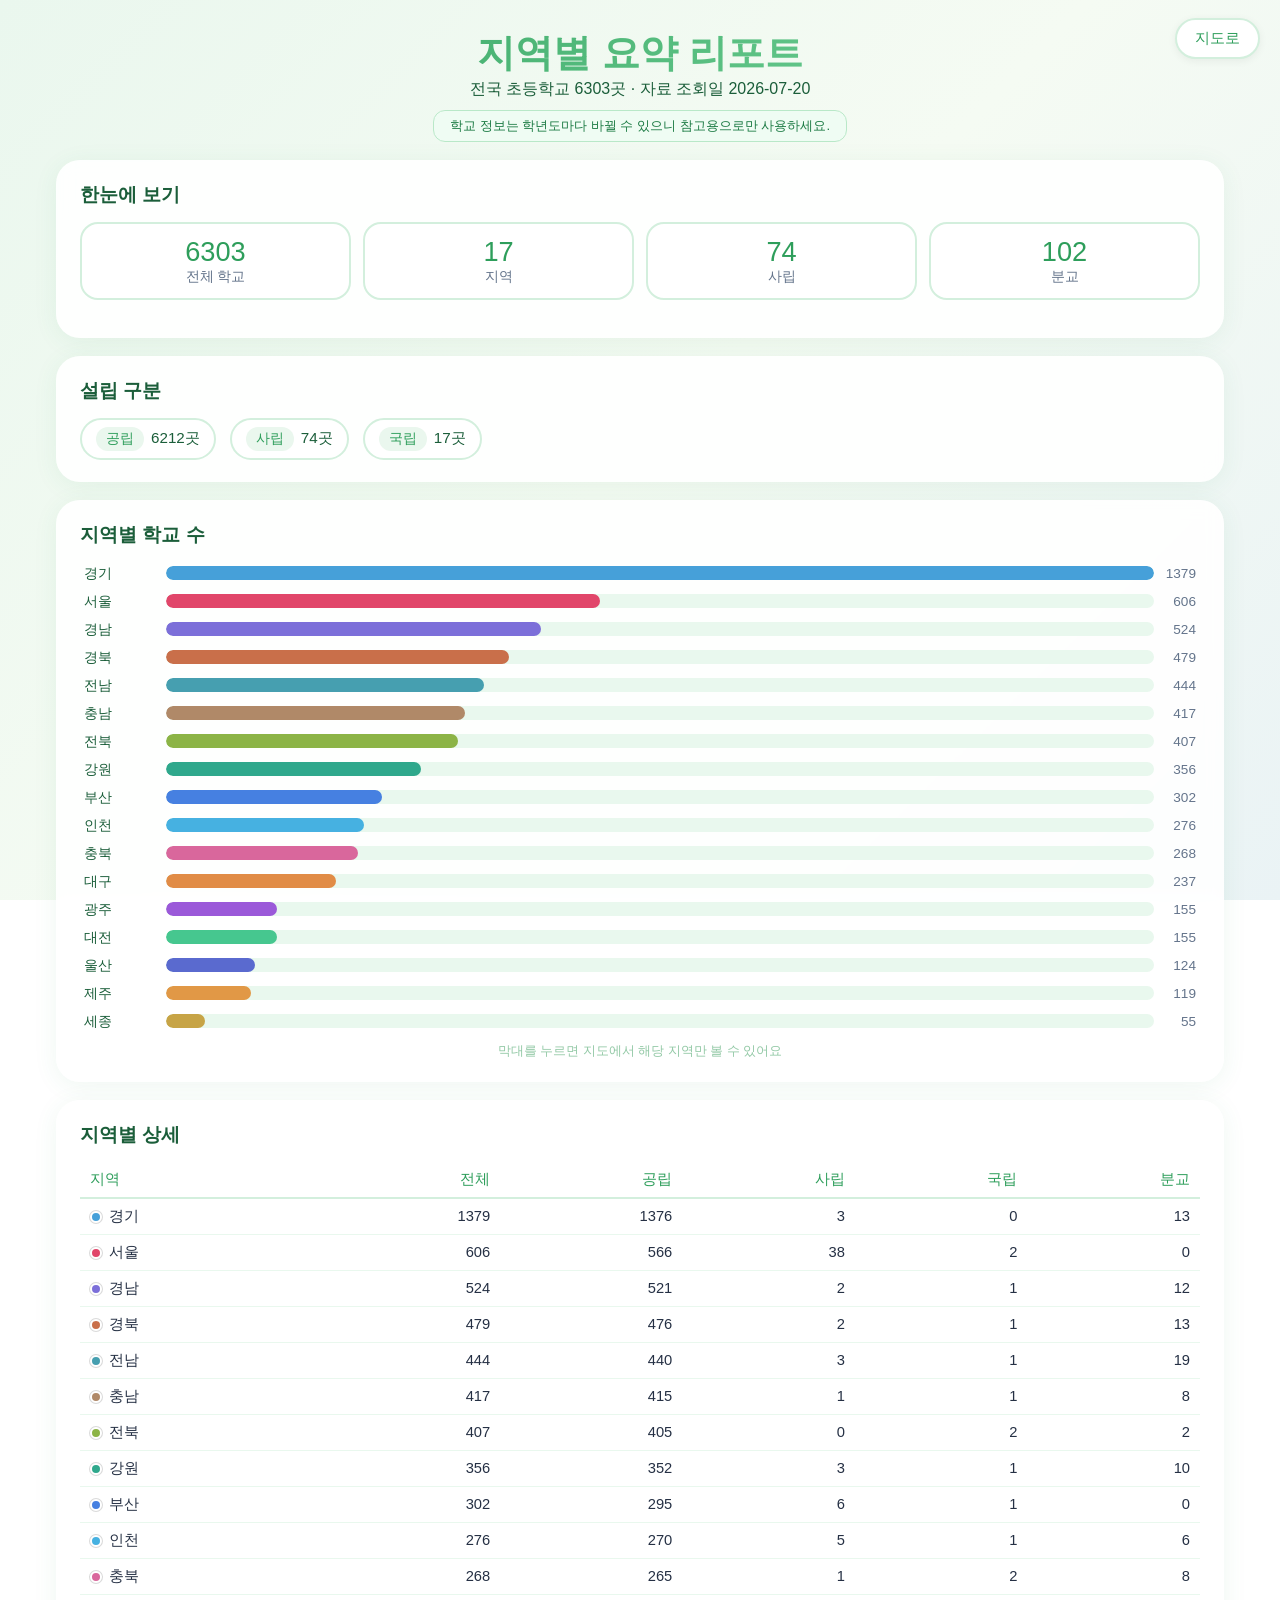
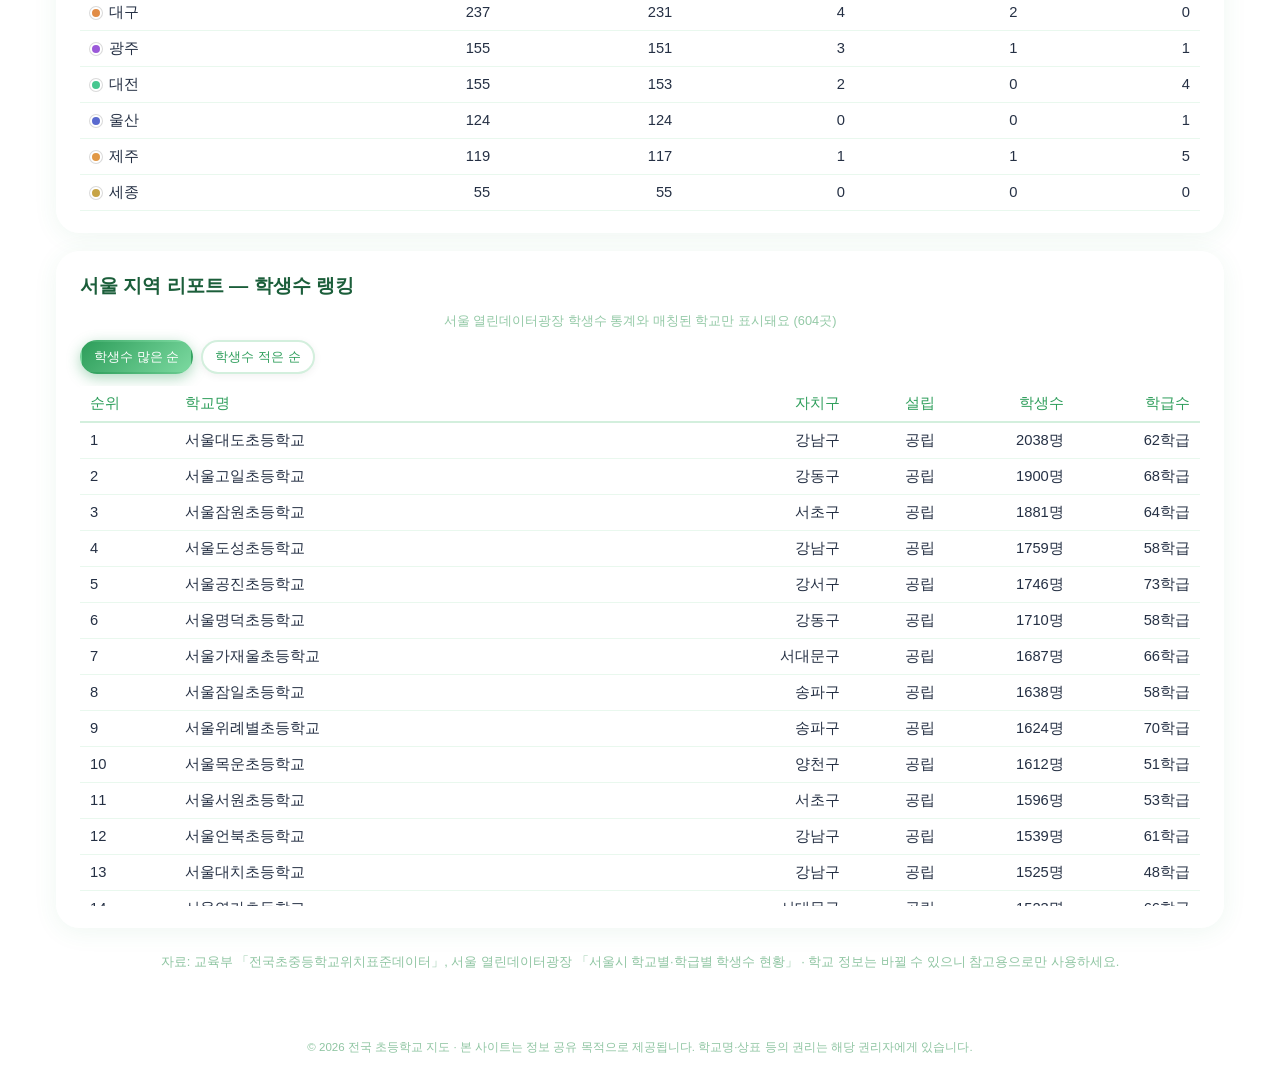
==== report.html @ 5003c895 "초등학교 지도 PWA 초기 커밋" ====
<!DOCTYPE html>
<html lang="ko">
<head>
<meta charset="UTF-8">
<meta name="viewport" content="width=device-width, initial-scale=1.0">
<meta http-equiv="Content-Security-Policy" content="default-src 'self'; script-src 'self'; style-src 'self' 'unsafe-inline' https://fonts.googleapis.com; font-src https://fonts.gstatic.com; img-src 'self' data:; connect-src 'self'; object-src 'none'; base-uri 'self'; form-action 'none'">
<title>지역별 요약 리포트</title>
<meta name="description" content="전국 초등학교 지역별 현황 요약 리포트">
<meta name="theme-color" content="#2E9E5B">
<link rel="manifest" href="manifest.json">
<link rel="icon" type="image/png" sizes="512x512" href="assets/icons/app-icon-512.png">
<link rel="apple-touch-icon" sizes="180x180" href="assets/icons/app-icon-apple-180.png">
<meta name="apple-mobile-web-app-capable" content="yes">
<meta name="apple-mobile-web-app-status-bar-style" content="default">
<meta name="apple-mobile-web-app-title" content="초등학교 지도">
<link rel="stylesheet" href="assets/css/style.css">
</head>
<body>

<header class="app-header">
  <a class="report-btn" href="index.html">지도로</a>
  <div class="header-inner">
    <h1 class="app-title">지역별 요약 리포트</h1>
    <p class="app-subtitle">전국 초등학교 <span id="totalCount"></span>곳 · 자료 조회일 <span id="surveyDate"></span></p>
    <div class="top-notice">학교 정보는 학년도마다 바뀔 수 있으니 참고용으로만 사용하세요.</div>
  </div>
</header>

<main class="container report-page">

  <!-- 핵심 지표 -->
  <section class="panel">
    <h2 class="report-section-title">한눈에 보기</h2>
    <div class="stat-tiles" id="statTiles"></div>
  </section>

  <!-- 설립 구분 -->
  <section class="panel">
    <h2 class="report-section-title">설립 구분</h2>
    <div class="status-chips" id="kindChips"></div>
  </section>

  <!-- 지역별 학교 수 -->
  <section class="panel">
    <h2 class="report-section-title">지역별 학교 수</h2>
    <div class="district-bars" id="regionBars"></div>
    <p class="dash-hint">막대를 누르면 지도에서 해당 지역만 볼 수 있어요</p>
  </section>

  <!-- 지역별 상세 표 -->
  <section class="panel">
    <h2 class="report-section-title">지역별 상세</h2>
    <div class="table-wrap">
      <table class="report-table" id="reportTable">
        <thead>
          <tr>
            <th>지역</th><th>전체</th><th>공립</th><th>사립</th><th>국립</th><th>분교</th>
          </tr>
        </thead>
        <tbody></tbody>
      </table>
    </div>
  </section>

  <!-- 서울 지역 리포트 -->
  <section class="panel">
    <h2 class="report-section-title">서울 지역 리포트 — 학생수 랭킹</h2>
    <p class="dash-hint" style="margin:0 0 10px;">서울 열린데이터광장 학생수 통계와 매칭된 학교만 표시돼요 (<span id="seoulRankCount"></span>곳)</p>
    <div class="rank-controls">
      <button class="pill pill-sm active" id="sortDescBtn" data-order="desc">학생수 많은 순</button>
      <button class="pill pill-sm" id="sortAscBtn" data-order="asc">학생수 적은 순</button>
    </div>
    <div class="table-wrap table-scroll">
      <table class="report-table" id="seoulRankTable">
        <thead>
          <tr><th>순위</th><th style="text-align:left">학교명</th><th>자치구</th><th>설립</th><th>학생수</th><th>학급수</th></tr>
        </thead>
        <tbody></tbody>
      </table>
    </div>
  </section>

  <footer class="app-footer">
    <p>자료: 교육부 「전국초중등학교위치표준데이터」, 서울 열린데이터광장 「서울시 학교별·학급별 학생수 현황」 · 학교 정보는 바뀔 수 있으니 참고용으로만 사용하세요.</p>
  </footer>
</main>

<div class="site-notice" role="note">
  © 2026 전국 초등학교 지도 · 본 사이트는 정보 공유 목적으로 제공됩니다. 학교명·상표 등의 권리는 해당 권리자에게 있습니다.
</div>

<script src="assets/js/data.js"></script>
<script src="assets/js/report.js"></script>
</body>
</html>
---- assets/css/style.css ----
@import url('https://fonts.googleapis.com/css2?family=Jua&display=swap');

:root {
  --green: #2E9E5B;
  --green-dark: #1B5E3A;
  --emerald: #279E6B;
  --gold: #FFC94A;
  --teal: #4AAECF;
  --grad-primary: linear-gradient(135deg, #2E9E5B, #7CD9A0);
  --border-light: #D3EFDD;
  --text-muted: #64748b;
  --shadow-card: 0 8px 25px rgba(0, 0, 0, 0.1);
  --shadow-card-hover: 0 15px 35px rgba(0, 0, 0, 0.18);
  --shadow-panel: 0 4px 24px rgba(46, 158, 91, 0.08);
}

* { margin: 0; padding: 0; box-sizing: border-box; }

body {
  font-family: 'Jua', -apple-system, BlinkMacSystemFont, 'Segoe UI', 'Noto Sans KR', sans-serif;
  background: linear-gradient(135deg, #EAF7EE 0%, #F5FBF3 50%, #EAF3F5 100%);
  background-attachment: fixed;
  color: var(--green-dark);
  min-height: 100vh;
}

/* ---------- 헤더 ---------- */
.app-header {
  position: relative;
  text-align: center;
  padding: 28px 16px 18px;
  overflow: hidden;
}
.app-title {
  font-size: 2.4rem;
  background: var(--grad-primary);
  -webkit-background-clip: text;
  background-clip: text;
  -webkit-text-fill-color: transparent;
  text-shadow: none;
}
.top-notice {
  display: inline-block; text-align: center;
  margin: 10px auto 0; padding: 6px 16px;
  background: #EFFCF3; color: #1B7A43;
  border: 1px solid #B9E8C8; border-radius: 12px;
  font-size: 0.82rem; line-height: 1.35;
  position: relative; z-index: 1;
}
@keyframes float {
  0%, 100% { transform: translateY(0) rotate(-4deg); }
  50% { transform: translateY(-12px) rotate(4deg); }
}

.container { max-width: 1200px; margin: 0 auto; padding: 0 16px 40px; }

.report-btn {
  position: absolute; top: 18px; right: 20px; z-index: 10;
  font-size: 0.95rem; text-decoration: none;
  padding: 8px 18px; border-radius: 999px;
  background: white; color: var(--green);
  border: 2px solid var(--border-light);
  box-shadow: 0 2px 8px rgba(0, 0, 0, 0.06);
  transition: all 0.25s;
}
.report-btn:hover {
  background: var(--grad-primary); color: white; border-color: transparent;
  transform: translateY(-2px);
  box-shadow: 0 4px 14px rgba(46, 158, 91, 0.4);
}

/* ---------- 패널 공통 ---------- */
.panel {
  background: rgba(255, 255, 255, 0.9);
  backdrop-filter: blur(8px);
  border-radius: 24px;
  box-shadow: var(--shadow-panel);
  padding: 18px 20px;
  margin-bottom: 18px;
}

/* ---------- 리포트 페이지 ---------- */
.report-page .panel { padding: 22px 24px; }
.report-section-title {
  font-size: 1.2rem; color: var(--green-dark); margin-bottom: 14px;
}
.status-chips { display: flex; flex-wrap: wrap; gap: 14px; }
.status-chip {
  display: inline-flex; align-items: center; gap: 7px;
  background: white; border: 2px solid var(--border-light);
  border-radius: 999px; padding: 7px 14px;
}
.status-chip .tag { font-size: 0.85rem; }
.chip-num { font-size: 0.95rem; color: var(--green-dark); }
.table-wrap { overflow-x: auto; }
.table-scroll { max-height: 520px; overflow-y: auto; }
.rank-controls { display: flex; gap: 8px; margin-bottom: 12px; }
.report-table thead th { position: sticky; top: 0; background: white; z-index: 1; }
.report-table {
  width: 100%; border-collapse: collapse; font-size: 0.92rem;
  min-width: 560px;
}
.report-table th {
  color: var(--green); font-weight: normal; text-align: left;
  padding: 8px 10px; border-bottom: 2px solid var(--border-light);
  white-space: nowrap;
}
.report-table td {
  padding: 8px 10px; color: #253044;
  border-bottom: 1px solid #E9F8EE; white-space: nowrap;
}
.report-table td:not(:first-child), .report-table th:not(:first-child) { text-align: right; }
.report-table tr:hover td { background: #F2FBF5; }
.report-table .legend-dot { margin-right: 7px; }

.stat-tiles {
  display: grid; grid-template-columns: repeat(auto-fit, minmax(130px, 1fr));
  gap: 12px; margin-bottom: 16px;
}
.stat-tile {
  background: white; border: 2px solid var(--border-light);
  border-radius: 18px; padding: 12px 14px; text-align: center;
}
.stat-tile .num { font-size: 1.7rem; color: var(--green); }
.stat-tile .lbl { font-size: 0.85rem; color: var(--text-muted); }

.district-bars { display: flex; flex-direction: column; gap: 5px; }
.dbar {
  display: grid; grid-template-columns: 74px 1fr 34px; align-items: center;
  gap: 8px; background: none; border: none; cursor: pointer;
  font-family: inherit; font-size: 0.9rem; color: var(--green-dark);
  padding: 2px 4px; border-radius: 10px; text-align: left;
}
.dbar:hover, .dbar.active { background: #F2FBF5; }
.dbar .track { display: block; background: #E9F8EE; border-radius: 999px; height: 14px; overflow: hidden; }
.dbar .fill { display: block; height: 100%; border-radius: 999px; }
.dbar .cnt { text-align: right; color: var(--text-muted); font-size: 0.85rem; }
.dash-hint { margin-top: 10px; font-size: 0.8rem; color: #93C9A6; text-align: center; }

/* ---------- 필터 바 ---------- */
.filter-bar {
  position: sticky; top: 8px; z-index: 900;
}
.filter-row {
  display: flex; flex-wrap: wrap; align-items: center; gap: 8px;
  margin-bottom: 10px;
}
.filter-row:last-child { margin-bottom: 0; }
.filter-label {
  font-size: 0.85rem; color: var(--text-muted); min-width: 56px;
}
.search-row { gap: 10px; }

.filter-collapse-btn {
  flex: 0 0 44px; min-height: 44px;
  background: white; color: var(--green);
  border: 2px solid var(--border-light); border-radius: 999px;
  font-size: 1rem; cursor: pointer;
  box-shadow: 0 2px 8px rgba(0, 0, 0, 0.06);
  transition: all 0.25s;
}
.filter-collapse-btn:hover {
  transform: translateY(-2px);
  box-shadow: 0 4px 12px rgba(46, 158, 91, 0.2);
}
.filter-groups[hidden] { display: none; }
.search-box {
  flex: 1; min-width: 220px; position: relative;
}
.search-box input {
  width: 100%; padding: 11px 16px;
  border: 2px solid var(--border-light); border-radius: 999px;
  font-family: inherit; font-size: 1rem; color: var(--green-dark);
  outline: none; background: white; transition: box-shadow 0.2s, border-color 0.2s;
}
.search-box input:focus {
  border-color: #7CD9A0;
  box-shadow: 0 0 0 3px rgba(124, 217, 160, 0.25);
}
.district-select {
  padding: 11px 16px; border: 2px solid var(--border-light); border-radius: 999px;
  font-family: inherit; font-size: 1rem; color: var(--green-dark);
  background: white; cursor: pointer; outline: none;
  max-width: 220px;
}

.pill {
  font-family: inherit; font-size: 0.92rem;
  padding: 7px 16px; border-radius: 999px; cursor: pointer;
  background: white; color: var(--green);
  border: 2px solid var(--border-light);
  box-shadow: 0 2px 8px rgba(0, 0, 0, 0.06);
  transition: all 0.25s;
}
.pill:hover { transform: translateY(-2px); }
.pill.active {
  background: var(--grad-primary); color: white; border-color: transparent;
  box-shadow: 0 4px 14px rgba(46, 158, 91, 0.4);
}
.pill.reset { color: var(--text-muted); border-color: #eee; }
.result-count-row {
  display: flex; align-items: center; flex-wrap: wrap; gap: 8px;
  margin-top: 12px;
}
.result-count-row .pill { padding: 5px 12px; font-size: 0.8rem; }
.result-count { font-size: 0.95rem; color: var(--green); }

/* ---------- 뷰 전환 ---------- */
.view-toggle { display: none; gap: 6px; }
.pill-sm { padding: 6px 12px; font-size: 0.82rem; }

/* ---------- 지도 + 목록 ---------- */
.content-grid {
  display: grid; grid-template-columns: 55% 1fr; gap: 18px; align-items: start;
}
.map-pane {
  position: sticky; top: 16px;
  border-radius: 25px; overflow: hidden;
  box-shadow: var(--shadow-card);
  background: white;
}
#map { height: calc(100vh - 120px); min-height: 420px; }
.map-legend {
  position: absolute; bottom: 12px; left: 12px; z-index: 800;
  background: rgba(255, 255, 255, 0.92); border-radius: 14px;
  padding: 8px 12px; font-size: 0.75rem; color: var(--green-dark);
  box-shadow: 0 2px 8px rgba(0, 0, 0, 0.12);
  display: flex; gap: 10px; align-items: center; flex-wrap: wrap;
  max-width: calc(100% - 24px);
}
.legend-dot {
  display: inline-block; width: 12px; height: 12px; border-radius: 50%;
  border: 2px solid white; box-shadow: 0 0 0 1px rgba(0,0,0,0.15);
  vertical-align: -2px; margin-right: 3px;
}

/* Leaflet 팝업을 디자인에 맞게 */
.leaflet-popup-content-wrapper { border-radius: 18px; font-family: 'Jua', sans-serif; }
.popup-name { font-size: 1.05rem; color: var(--green-dark); margin-bottom: 4px; }
.popup-meta { font-size: 0.85rem; color: var(--text-muted); margin-bottom: 8px; }
.popup-btn {
  font-family: inherit; font-size: 0.85rem; padding: 5px 14px;
  border: none; border-radius: 999px; cursor: pointer;
  background: var(--grad-primary); color: white;
}

/* ---------- 카드 ---------- */
.card-grid {
  display: grid; grid-template-columns: repeat(auto-fill, minmax(240px, 1fr));
  gap: 18px;
}
.facility-card {
  background: white; border-radius: 25px; overflow: hidden;
  box-shadow: var(--shadow-card);
  transition: all 0.4s; cursor: pointer;
  display: flex; flex-direction: column;
}
.facility-card:hover {
  transform: translateY(-8px) rotate(-1deg);
  box-shadow: var(--shadow-card-hover);
}
.fav-btn {
  flex: 0 0 auto; font-size: 1.2rem; background: none;
  border: none; cursor: pointer; padding: 2px; line-height: 1;
  transition: transform 0.2s;
}
.fav-btn:hover { transform: scale(1.2); }
.card-body { padding: 16px 16px 16px; display: flex; flex-direction: column; gap: 7px; flex: 1; }
.card-title-row { display: flex; align-items: flex-start; justify-content: space-between; gap: 8px; }
.card-name { font-size: 1.08rem; color: var(--green-dark); line-height: 1.3; flex: 1; min-width: 0; }
.card-tags { display: flex; flex-wrap: wrap; gap: 5px; }
.tag {
  font-size: 0.72rem; padding: 3px 10px; border-radius: 999px;
  background: #EAF7EE; color: var(--green);
}
.tag.district { color: white; }
.tag.kind-공립 { background: #E3F3EA; color: #1B7A43; }
.tag.kind-사립 { background: #FFF3D6; color: #B8860B; }
.tag.kind-국립 { background: #E3EDFC; color: #2255A4; }
.tag.branch { background: #F1E8FB; color: #6A3FA0; }
.card-info { font-size: 0.85rem; color: var(--text-muted); line-height: 1.5; }
.card-info .ico { margin-right: 4px; }
.card-locate {
  align-self: flex-start; margin-top: 2px;
  font-family: inherit; font-size: 0.8rem;
  padding: 5px 13px; border-radius: 999px; cursor: pointer;
  background: #EAF7EE; color: var(--green-dark); border: none;
  transition: transform 0.2s;
}
.card-locate:hover { transform: translateY(-2px); }

/* ---------- 더 보기 ---------- */
.load-more-btn {
  display: block; width: 100%; margin-top: 18px; padding: 13px;
  font-family: inherit; font-size: 0.95rem; font-weight: 700;
  border: none; border-radius: 999px; cursor: pointer;
  background: var(--grad-primary); color: white;
  transition: transform 0.2s;
}
.load-more-btn:hover { transform: translateY(-2px); }
.load-more-btn[hidden] { display: none; }

/* ---------- 빈 상태 ---------- */
.empty-state { text-align: center; padding: 60px 0; color: var(--green); }

/* ---------- 모달 ---------- */
.modal-overlay {
  position: fixed; inset: 0; z-index: 2000;
  background: rgba(0, 0, 0, 0.5); backdrop-filter: blur(4px);
  display: flex; align-items: center; justify-content: center;
  padding: 20px;
}
.modal-overlay[hidden] { display: none; }
.modal-card {
  background: white; border-radius: 25px;
  max-width: 520px; width: 100%; max-height: 85vh; overflow-y: auto;
  padding: 28px 26px 24px; position: relative;
  animation: popIn 0.35s cubic-bezier(0.34, 1.56, 0.64, 1);
}
@keyframes popIn {
  from { transform: scale(0.7); opacity: 0; }
  to { transform: scale(1); opacity: 1; }
}
.modal-close {
  position: absolute; top: 14px; right: 14px;
  width: 38px; height: 38px; border-radius: 50%;
  border: none; background: #EAF7EE; color: var(--green);
  font-size: 1rem; cursor: pointer; transition: transform 0.3s;
}
.modal-close:hover { transform: rotate(90deg); }
.modal-title { font-size: 1.4rem; text-align: center; margin: 6px 0 4px; color: var(--green-dark); }
.modal-tags { display: flex; justify-content: center; flex-wrap: wrap; gap: 6px; margin-bottom: 14px; }
.modal-intro {
  background: #F2FBF5; border-radius: 14px; padding: 10px 14px;
  font-size: 0.88rem; line-height: 1.6; color: #234B33;
  margin-bottom: 14px;
}
.detail-list { display: flex; flex-direction: column; gap: 9px; margin-bottom: 18px; }
.detail-item {
  display: grid; grid-template-columns: 100px 1fr; gap: 8px;
  font-size: 0.92rem; line-height: 1.5;
  border-left: 4px solid var(--gold); padding-left: 10px;
}
.detail-item .k { color: var(--green); }
.detail-item .v { color: #253044; word-break: break-all; }
.modal-links { display: flex; gap: 10px; justify-content: center; flex-wrap: wrap; }
.link-btn {
  font-family: inherit; font-size: 0.95rem; text-decoration: none;
  padding: 9px 20px; border-radius: 999px; color: white;
  border: none; cursor: pointer; transition: transform 0.2s;
  display: inline-block;
}
.link-btn:hover { transform: translateY(-2px); }
.link-btn.map { background: #4CAF7D; }
.link-btn.web { background: #38bdf8; }
.link-btn.fav { background: var(--green); }

/* ---------- 푸터 ---------- */
.app-footer { margin-top: 26px; text-align: center; font-size: 0.8rem; color: #8FC5A2; }
.app-footer a { color: #1B7A43; }

.site-notice {
  max-width: 1200px; margin: 18px auto 0; padding: 10px 20px 30px;
  text-align: center; color: #8FC5A2; font-size: 0.72rem; line-height: 1.5;
}

/* ---------- 반응형 ---------- */
@media (max-width: 900px) {
  .app-header { padding: 14px 16px 10px; }
  .app-title { font-size: 1.5rem; }
  .top-notice { margin: 6px auto 0; padding: 4px 12px; font-size: 0.74rem; }
  .panel { padding: 12px 14px; margin-bottom: 10px; }
  .result-count-row { margin-top: 6px; }
  .view-toggle { display: flex; }
  .content-grid { grid-template-columns: 1fr; }
  .map-pane { position: relative; top: auto; }
  #map { height: 62vh; min-height: 340px; }
  .content-grid.view-map .list-pane { display: none; }
  .content-grid.view-list .map-pane { display: none; }
  .card-grid { grid-template-columns: repeat(auto-fill, minmax(200px, 1fr)); gap: 12px; }
  .filter-label { width: 100%; min-width: 0; }
  .district-select { max-width: none; flex: 1; }
}
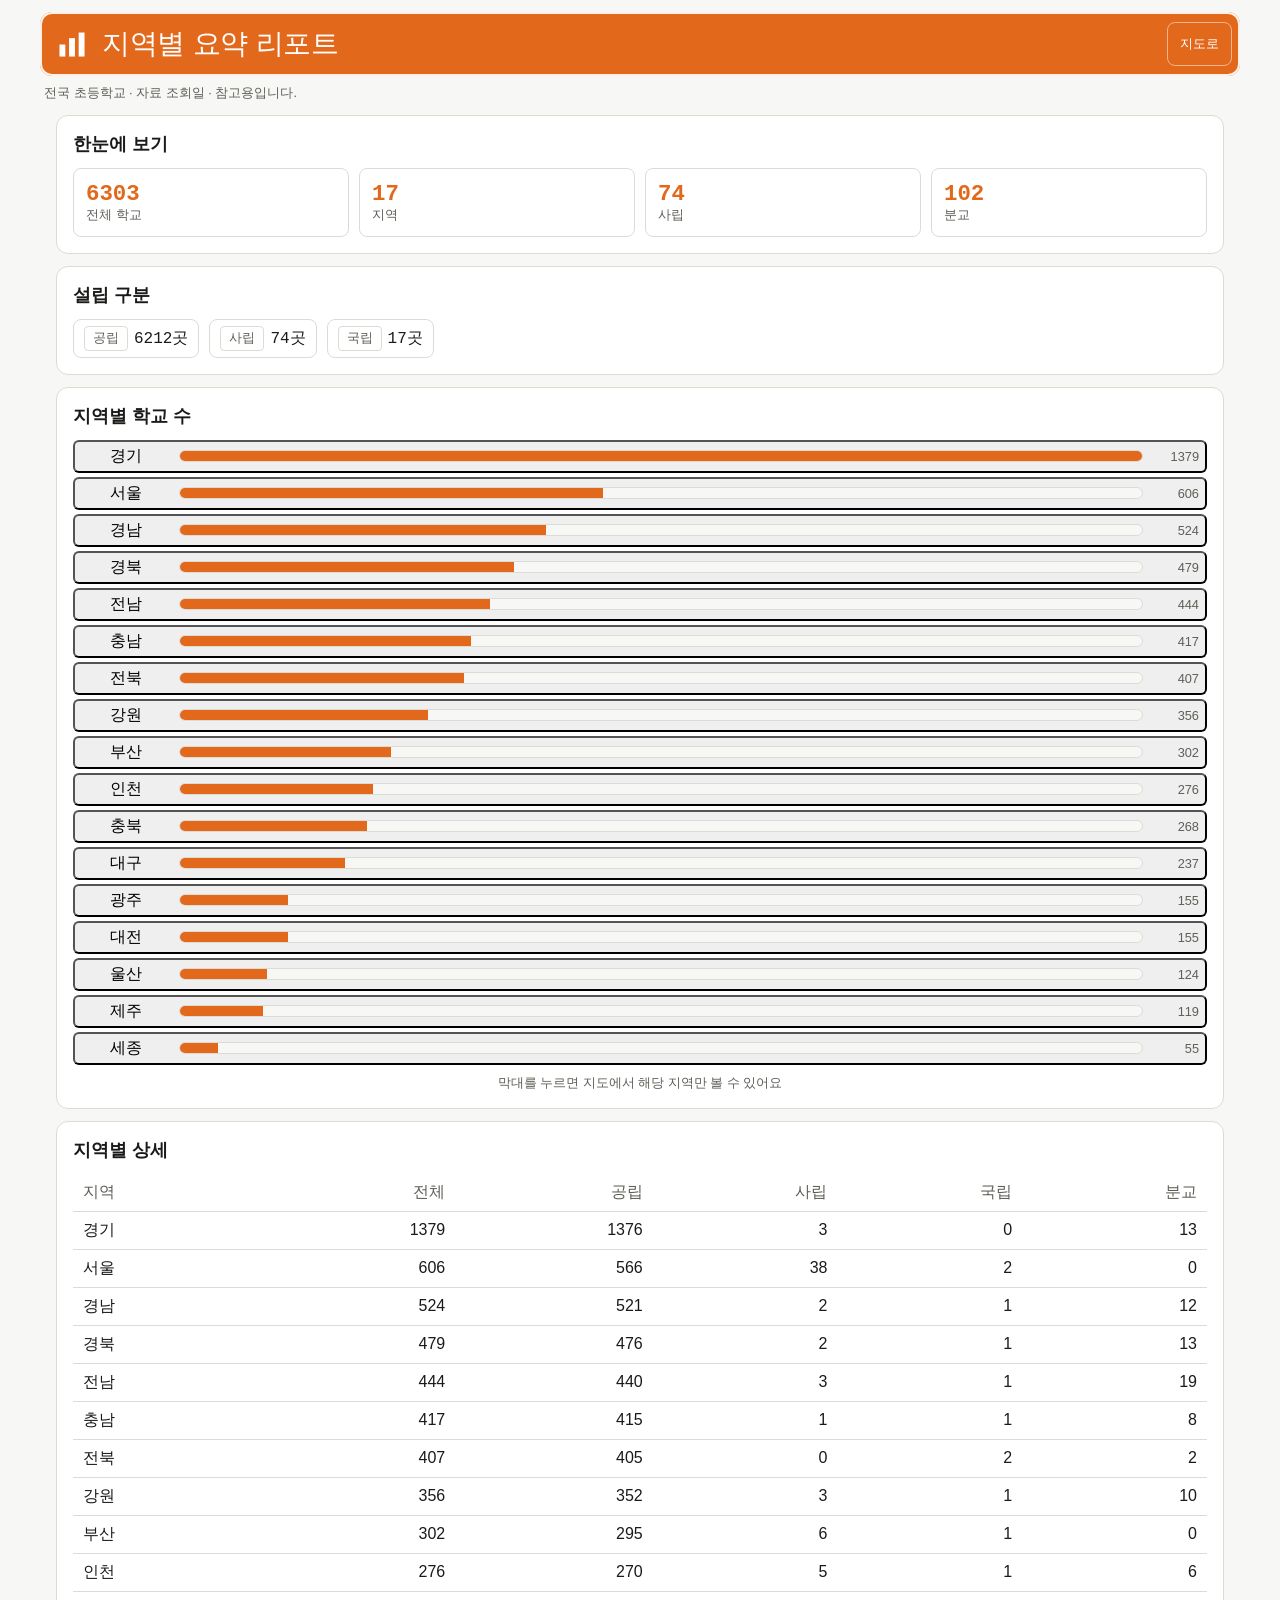
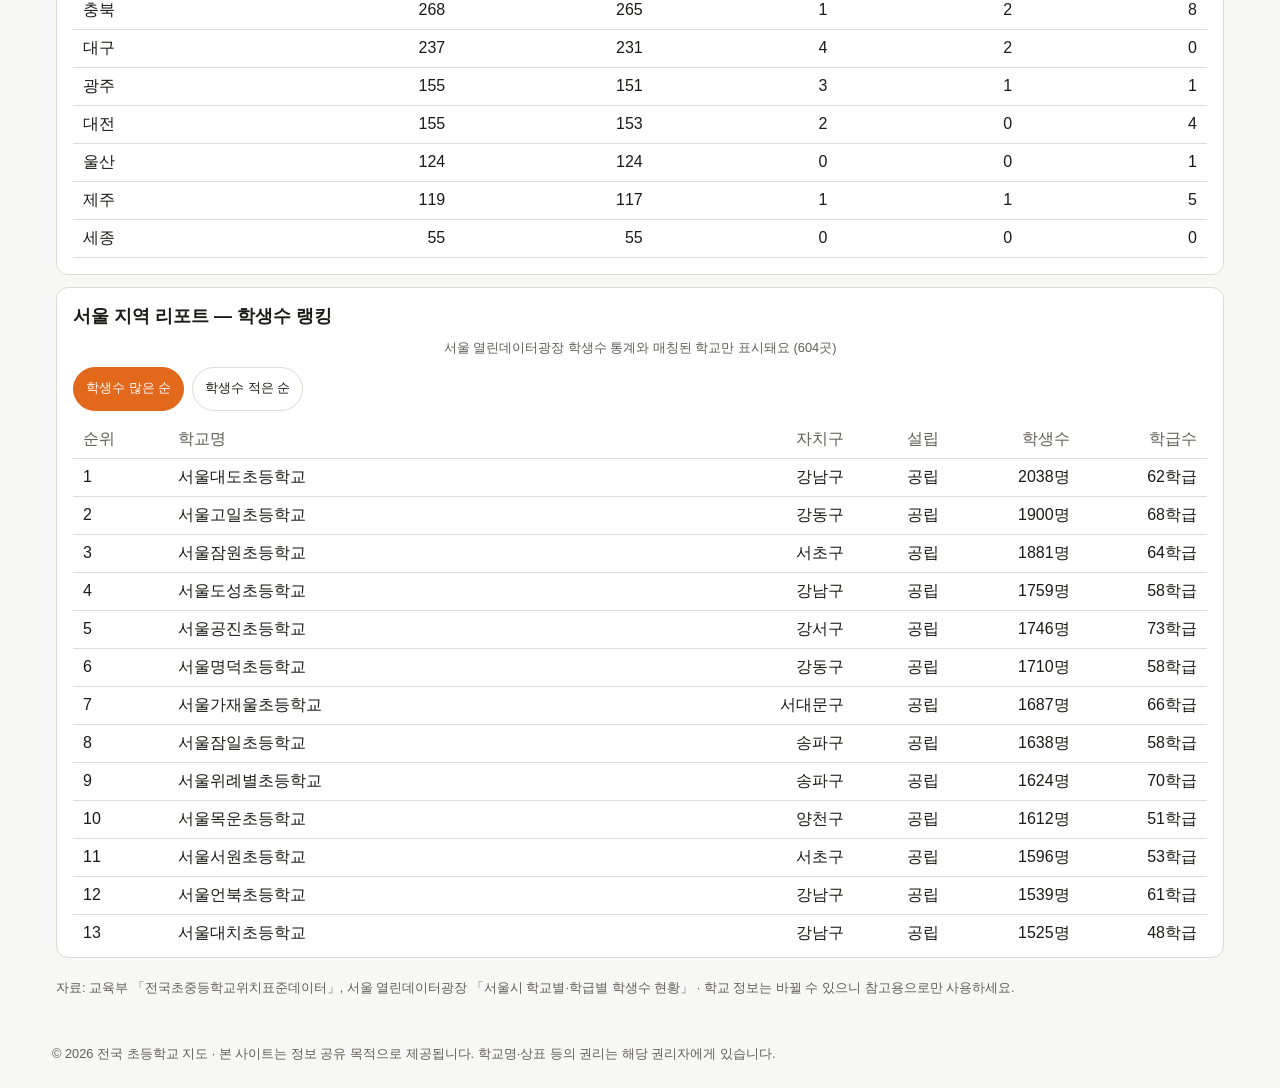
==== commit e4d5340c: "feat: 공공 안내 표지 체계 적용 daitmap 의 도로표지판 언어를 계승하는 공용 디자인 시스템으로 UI를 바꾼다. 면색 #E2681C 하나가 이 앱을 구분하고 나머지는 7개" ====
--- a/report.html
+++ b/report.html
@@ -2,11 +2,11 @@
 <html lang="ko">
 <head>
 <meta charset="UTF-8">
-<meta name="viewport" content="width=device-width, initial-scale=1.0">
+<meta name="viewport" content="width=device-width, initial-scale=1.0, viewport-fit=cover">
 <meta http-equiv="Content-Security-Policy" content="default-src 'self'; script-src 'self'; style-src 'self' 'unsafe-inline' https://fonts.googleapis.com; font-src https://fonts.gstatic.com; img-src 'self' data:; connect-src 'self'; object-src 'none'; base-uri 'self'; form-action 'none'">
 <title>지역별 요약 리포트</title>
 <meta name="description" content="전국 초등학교 지역별 현황 요약 리포트">
-<meta name="theme-color" content="#2E9E5B">
+<meta name="theme-color" content="#E2681C">
 <link rel="manifest" href="manifest.json">
 <link rel="icon" type="image/png" sizes="512x512" href="assets/icons/app-icon-512.png">
 <link rel="apple-touch-icon" sizes="180x180" href="assets/icons/app-icon-apple-180.png">
@@ -18,12 +18,14 @@
 <body>
 
 <header class="app-header">
-  <a class="report-btn" href="index.html">지도로</a>
   <div class="header-inner">
-    <h1 class="app-title">지역별 요약 리포트</h1>
-    <p class="app-subtitle">전국 초등학교 <span id="totalCount"></span>곳 · 자료 조회일 <span id="surveyDate"></span></p>
-    <div class="top-notice">학교 정보는 학년도마다 바뀔 수 있으니 참고용으로만 사용하세요.</div>
+    <svg class="sign-mark" viewBox="0 0 24 24" aria-hidden="true" focusable="false"><rect x="2.6" y="12.4" width="4.4" height="9"/><rect x="9.8" y="7.6" width="4.4" height="13.8"/><rect x="17" y="3.4" width="4.4" height="18"/></svg>
+    <div class="sign-text">
+      <h1 class="app-title">지역별 요약 리포트</h1>
+    </div>
+    <a class="report-btn" href="index.html">지도로</a>
   </div>
+  <p class="app-notice">전국 초등학교 · 자료 조회일 <span id="surveyDate"></span> · 참고용입니다.</p>
 </header>
 
 <main class="container report-page">
--- a/assets/css/style.css
+++ b/assets/css/style.css
@@ -1,383 +1,819 @@
-@import url('https://fonts.googleapis.com/css2?family=Jua&display=swap');
+@import url('https://fonts.googleapis.com/css2?family=Do+Hyeon&family=IBM+Plex+Sans+KR:wght@400;500;600&family=JetBrains+Mono:wght@500;700&display=swap');
+
+/* ============================================================
+   공공 안내 표지 체계 — 다있맵(daitmap) 지도 PWA 공용
+   면색 1개가 앱을 구분하고, 나머지는 전부 조용하게 둔다.
+   그림자로 띄우지 않는다. 판은 면색과 1px 괘선으로 만든다.
+   ============================================================ */
 
 :root {
-  --green: #2E9E5B;
-  --green-dark: #1B5E3A;
-  --emerald: #279E6B;
-  --gold: #FFC94A;
-  --teal: #4AAECF;
-  --grad-primary: linear-gradient(135deg, #2E9E5B, #7CD9A0);
-  --border-light: #D3EFDD;
-  --text-muted: #64748b;
-  --shadow-card: 0 8px 25px rgba(0, 0, 0, 0.1);
-  --shadow-card-hover: 0 15px 35px rgba(0, 0, 0, 0.18);
-  --shadow-panel: 0 4px 24px rgba(46, 158, 91, 0.08);
+  /* 면색 — 앱마다 이 세 줄만 다르다.
+     규칙 확장 — 스쿨존 계열이나 kindergarten_map 과 구분이 필요하다. */
+  --sign: #E2681C;
+  --sign-ink: #FFFFFF;
+  --sign-wash: #FBEDE4;      /* 면색의 아주 옅은 톤 — hover/선택 바닥 */
+
+  /* 중립 — 7개 앱 공통 */
+  --bg: #F7F7F5;
+  --panel: #FFFFFF;
+  --ink: #1A1A18;
+  --ink-muted: #5F5E58;
+  --line: #DCDBD4;
+
+  /* 정보를 나르는 색만 남긴다 */
+  --free: #176B5B;
+  --paid: #8A4B12;
+
+  /* 지도 마커·범례 — 면색 계열에서 명도와 색상으로 갈라낸다.
+     app.js 의 KIND_ORDER 순서와 1:1로 대응한다. 색값은 디자인 시스템이 소유한다. */
+  --kind-1: #B8541A;   /* 공립 */
+  --kind-2: #C9A227;   /* 사립 */
+  --kind-3: #3F6B8A;   /* 국립 */
+
+  /* 1.250 (Major Third) — 이 여섯 단계 밖의 크기를 쓰지 않는다 */
+  --fs-xxl: 2.19rem;
+  --fs-xl:  1.75rem;
+  --fs-l:   1.40rem;
+  --fs-m:   1.12rem;
+  --fs-base: 1rem;
+  --fs-s:   0.80rem;
+
+  --tap: 44px;               /* 최소 터치 타깃 */
+  --radius-panel: 12px;
+  --radius-card: 10px;
+
+  accent-color: var(--sign);
+  caret-color: var(--sign);
+  scrollbar-color: var(--line) transparent;
+  color-scheme: light;
 }
 
 * { margin: 0; padding: 0; box-sizing: border-box; }
 
 body {
-  font-family: 'Jua', -apple-system, BlinkMacSystemFont, 'Segoe UI', 'Noto Sans KR', sans-serif;
-  background: linear-gradient(135deg, #EAF7EE 0%, #F5FBF3 50%, #EAF3F5 100%);
-  background-attachment: fixed;
-  color: var(--green-dark);
+  font-family: 'IBM Plex Sans KR', -apple-system, BlinkMacSystemFont, 'Segoe UI', sans-serif;
+  background: var(--bg);
+  color: var(--ink);
   min-height: 100vh;
-}
-
-/* ---------- 헤더 ---------- */
+  -webkit-text-size-adjust: 100%;
+}
+
+/* 우리가 그리지 않은 브라우저 표면도 디자인에 포함된다 */
+::selection { background: var(--sign); color: var(--sign-ink); }
+::-webkit-scrollbar { width: 10px; height: 10px; }
+::-webkit-scrollbar-thumb { background: var(--line); border-radius: 999px; }
+::-webkit-scrollbar-track { background: transparent; }
+
+:where(a, button, input, select, [tabindex]):focus-visible {
+  outline: 2px solid var(--sign);
+  outline-offset: 2px;
+  border-radius: 4px;
+}
+
+/* 수치는 표지판의 거리 표기처럼 자리를 지킨다 */
+.num {
+  font-family: 'JetBrains Mono', ui-monospace, monospace;
+  font-variant-numeric: tabular-nums;
+  font-weight: 700;
+}
+
+/* ---------- 헤더: 표지판 ---------- */
 .app-header {
+  padding: max(12px, env(safe-area-inset-top)) 12px 0;
+}
+
+.header-inner {
   position: relative;
-  text-align: center;
-  padding: 28px 16px 18px;
+  max-width: 1200px;
+  margin: 0 auto;
+  display: flex;
+  align-items: center;
+  gap: 12px;
+  min-height: 52px;
+  padding: 8px 56px 8px 12px;   /* 우측은 링크복사 버튼 자리 */
+  background: var(--sign);
+  color: var(--sign-ink);
+  border-radius: var(--radius-panel);
+  box-shadow: inset 0 0 0 2px rgba(255, 255, 255, .9);
+}
+
+.sign-mark {
+  flex: 0 0 auto;
+  width: 26px;
+  height: 26px;
+  fill: currentColor;
+}
+
+.sign-text { flex: 1; min-width: 0; }
+
+.app-title {
+  font-family: 'Do Hyeon', 'IBM Plex Sans KR', sans-serif;
+  font-size: var(--fs-l);
+  font-weight: 400;
+  line-height: 1.15;
+  letter-spacing: -0.01em;
+  color: var(--sign-ink);
+  /* 표지판은 이름을 줄이지 않는다. 좁으면 어절 단위로 두 줄이 된다. */
+  word-break: keep-all;
+  text-wrap: balance;
+}
+
+.sign-count {
+  flex: 0 0 auto;
+  display: flex;
+  align-items: baseline;
+  gap: 2px;
+  color: var(--sign-ink);
+}
+.sign-count .num { font-size: var(--fs-l); }
+.sign-count .unit { font-size: var(--fs-s); opacity: .8; }
+
+.app-notice {
+  max-width: 1200px;
+  margin: 8px auto 0;
+  padding: 0 4px;
+  font-size: var(--fs-s);
+  line-height: 1.45;
+  color: var(--ink-muted);
+}
+
+.share-link-btn {
+  position: absolute;
+  top: 50%;
+  right: 4px;
+  transform: translateY(-50%);
+  width: var(--tap);
+  height: var(--tap);
+  display: flex;
+  align-items: center;
+  justify-content: center;
+  border: none;
+  border-radius: 8px;
+  background: transparent;
+  color: var(--sign-ink);
+  line-height: 1;
+  cursor: pointer;
+}
+.share-link-btn:active { background: rgba(255, 255, 255, .16); }
+
+.share-link-toast {
+  position: absolute;
+  right: 4px;
+  top: calc(100% + 6px);
+  z-index: 5;
+  padding: 6px 12px;
+  border-radius: 6px;
+  background: var(--ink);
+  color: #fff;
+  font-size: var(--fs-s);
+  font-weight: 500;
+  white-space: nowrap;
+}
+
+/* ---------- 레이아웃 ---------- */
+.container {
+  max-width: 1200px;
+  margin: 0 auto;
+  padding: 12px 12px max(32px, env(safe-area-inset-bottom));
+}
+
+.panel {
+  background: var(--panel);
+  border: 1px solid var(--line);
+  border-radius: var(--radius-panel);
+  padding: 12px;
+  margin-bottom: 12px;
+}
+
+.report-btn {
+  position: absolute;
+  top: 50%;
+  right: 8px;
+  transform: translateY(-50%);
+  min-height: var(--tap);
+  display: inline-flex;
+  align-items: center;
+  padding: 0 12px;
+  font-size: var(--fs-s);
+  text-decoration: none;
+  color: var(--sign-ink);
+  border: 1px solid rgba(255, 255, 255, .5);
+  border-radius: 8px;
+}
+
+/* ---------- 필터 ---------- */
+.filter-bar { position: sticky; top: 8px; z-index: 900; }
+
+.filter-row {
+  display: flex;
+  flex-wrap: wrap;
+  align-items: center;
+  gap: 8px;
+  margin-bottom: 8px;
+}
+.filter-row:last-child { margin-bottom: 0; }
+
+.filter-label {
+  width: 100%;
+  font-size: var(--fs-s);
+  font-weight: 500;
+  color: var(--ink-muted);
+}
+
+/* 모바일에서는 검색이 한 줄을 다 쓴다. 시군구·필터는 다음 줄로 내려간다. */
+.search-row { gap: 8px; }
+.search-box { flex: 1 1 100%; min-width: 0; }
+
+/* 아이콘 — 컨트롤은 전부 같은 선 굵기로 그린다.
+   헤더의 표지판 픽토그램만 면으로 채운 별개 계열이다. */
+.ico {
+  width: 20px;
+  height: 20px;
+  fill: none;
+  stroke: currentColor;
+  stroke-width: 1.8;
+  stroke-linecap: round;
+  stroke-linejoin: round;
+  pointer-events: none;   /* 클릭 판정이 늘 버튼에 잡히도록 */
+}
+
+/* font-size 는 16px 아래로 내리지 않는다 — iOS 가 포커스 시 페이지를 확대한다 */
+.search-box input,
+.district-select {
+  width: 100%;
+  min-height: var(--tap);
+  padding: 8px 12px;
+  border: 1px solid var(--line);
+  border-radius: 8px;
+  background: var(--panel);
+  font-family: inherit;
+  font-size: var(--fs-base);
+  color: var(--ink);
+  outline: none;
+}
+.search-box input::placeholder { color: var(--ink-muted); }
+.search-box input:focus,
+.district-select:focus { border-color: var(--sign); }
+
+/* min-width:0 이 없으면 select 가 가장 긴 옵션 텍스트만큼 벌어져
+   좁은 화면에서 옆 버튼을 다음 줄로 밀어낸다. */
+.district-select { flex: 1; width: auto; min-width: 0; max-width: none; cursor: pointer; }
+
+.filter-collapse-btn {
+  flex: 0 0 var(--tap);
+  width: var(--tap);
+  min-height: var(--tap);
+  border: 1px solid var(--line);
+  border-radius: 8px;
+  background: var(--panel);
+  color: var(--ink-muted);
+  cursor: pointer;
+}
+.filter-collapse-btn[aria-expanded="true"] {
+  background: var(--sign);
+  border-color: var(--sign);
+  color: var(--sign-ink);
+}
+.filter-collapse-btn .ico { transition: transform .18s ease; }
+.filter-collapse-btn[aria-expanded="true"] .ico { transform: rotate(180deg); }
+.filter-groups[hidden] { display: none; }
+
+.pill {
+  min-height: var(--tap);
+  display: inline-flex;
+  align-items: center;
+  padding: 0 14px;
+  border: 1px solid var(--line);
+  border-radius: 999px;
+  background: var(--panel);
+  font-family: inherit;
+  font-size: var(--fs-base);
+  color: var(--ink);
+  cursor: pointer;
+}
+.pill.active {
+  background: var(--sign);
+  border-color: var(--sign);
+  color: var(--sign-ink);
+}
+.pill.reset { color: var(--ink-muted); }
+
+.result-count-row {
+  display: flex;
+  align-items: center;
+  flex-wrap: wrap;
+  gap: 8px;
+  margin-top: 10px;
+}
+.result-count {
+  margin-left: auto;
+  font-size: var(--fs-s);
+  color: var(--ink-muted);
+}
+
+/* 시각적으로는 작게, 히트 영역은 44px */
+.view-toggle {
+  display: inline-flex;
+  border: 1px solid var(--line);
+  border-radius: 999px;
   overflow: hidden;
-}
-.app-title {
-  font-size: 2.4rem;
-  background: var(--grad-primary);
-  -webkit-background-clip: text;
-  background-clip: text;
-  -webkit-text-fill-color: transparent;
-  text-shadow: none;
-}
-.top-notice {
-  display: inline-block; text-align: center;
-  margin: 10px auto 0; padding: 6px 16px;
-  background: #EFFCF3; color: #1B7A43;
-  border: 1px solid #B9E8C8; border-radius: 12px;
-  font-size: 0.82rem; line-height: 1.35;
-  position: relative; z-index: 1;
-}
-@keyframes float {
-  0%, 100% { transform: translateY(0) rotate(-4deg); }
-  50% { transform: translateY(-12px) rotate(4deg); }
-}
-
-.container { max-width: 1200px; margin: 0 auto; padding: 0 16px 40px; }
-
-.report-btn {
-  position: absolute; top: 18px; right: 20px; z-index: 10;
-  font-size: 0.95rem; text-decoration: none;
-  padding: 8px 18px; border-radius: 999px;
-  background: white; color: var(--green);
-  border: 2px solid var(--border-light);
-  box-shadow: 0 2px 8px rgba(0, 0, 0, 0.06);
-  transition: all 0.25s;
-}
-.report-btn:hover {
-  background: var(--grad-primary); color: white; border-color: transparent;
-  transform: translateY(-2px);
-  box-shadow: 0 4px 14px rgba(46, 158, 91, 0.4);
-}
-
-/* ---------- 패널 공통 ---------- */
-.panel {
-  background: rgba(255, 255, 255, 0.9);
-  backdrop-filter: blur(8px);
-  border-radius: 24px;
-  box-shadow: var(--shadow-panel);
-  padding: 18px 20px;
-  margin-bottom: 18px;
-}
-
-/* ---------- 리포트 페이지 ---------- */
-.report-page .panel { padding: 22px 24px; }
-.report-section-title {
-  font-size: 1.2rem; color: var(--green-dark); margin-bottom: 14px;
-}
-.status-chips { display: flex; flex-wrap: wrap; gap: 14px; }
-.status-chip {
-  display: inline-flex; align-items: center; gap: 7px;
-  background: white; border: 2px solid var(--border-light);
-  border-radius: 999px; padding: 7px 14px;
-}
-.status-chip .tag { font-size: 0.85rem; }
-.chip-num { font-size: 0.95rem; color: var(--green-dark); }
-.table-wrap { overflow-x: auto; }
-.table-scroll { max-height: 520px; overflow-y: auto; }
-.rank-controls { display: flex; gap: 8px; margin-bottom: 12px; }
-.report-table thead th { position: sticky; top: 0; background: white; z-index: 1; }
-.report-table {
-  width: 100%; border-collapse: collapse; font-size: 0.92rem;
-  min-width: 560px;
-}
-.report-table th {
-  color: var(--green); font-weight: normal; text-align: left;
-  padding: 8px 10px; border-bottom: 2px solid var(--border-light);
-  white-space: nowrap;
-}
-.report-table td {
-  padding: 8px 10px; color: #253044;
-  border-bottom: 1px solid #E9F8EE; white-space: nowrap;
-}
-.report-table td:not(:first-child), .report-table th:not(:first-child) { text-align: right; }
-.report-table tr:hover td { background: #F2FBF5; }
-.report-table .legend-dot { margin-right: 7px; }
-
-.stat-tiles {
-  display: grid; grid-template-columns: repeat(auto-fit, minmax(130px, 1fr));
-  gap: 12px; margin-bottom: 16px;
-}
-.stat-tile {
-  background: white; border: 2px solid var(--border-light);
-  border-radius: 18px; padding: 12px 14px; text-align: center;
-}
-.stat-tile .num { font-size: 1.7rem; color: var(--green); }
-.stat-tile .lbl { font-size: 0.85rem; color: var(--text-muted); }
-
-.district-bars { display: flex; flex-direction: column; gap: 5px; }
-.dbar {
-  display: grid; grid-template-columns: 74px 1fr 34px; align-items: center;
-  gap: 8px; background: none; border: none; cursor: pointer;
-  font-family: inherit; font-size: 0.9rem; color: var(--green-dark);
-  padding: 2px 4px; border-radius: 10px; text-align: left;
-}
-.dbar:hover, .dbar.active { background: #F2FBF5; }
-.dbar .track { display: block; background: #E9F8EE; border-radius: 999px; height: 14px; overflow: hidden; }
-.dbar .fill { display: block; height: 100%; border-radius: 999px; }
-.dbar .cnt { text-align: right; color: var(--text-muted); font-size: 0.85rem; }
-.dash-hint { margin-top: 10px; font-size: 0.8rem; color: #93C9A6; text-align: center; }
-
-/* ---------- 필터 바 ---------- */
-.filter-bar {
-  position: sticky; top: 8px; z-index: 900;
-}
-.filter-row {
-  display: flex; flex-wrap: wrap; align-items: center; gap: 8px;
-  margin-bottom: 10px;
-}
-.filter-row:last-child { margin-bottom: 0; }
-.filter-label {
-  font-size: 0.85rem; color: var(--text-muted); min-width: 56px;
-}
-.search-row { gap: 10px; }
-
-.filter-collapse-btn {
-  flex: 0 0 44px; min-height: 44px;
-  background: white; color: var(--green);
-  border: 2px solid var(--border-light); border-radius: 999px;
-  font-size: 1rem; cursor: pointer;
-  box-shadow: 0 2px 8px rgba(0, 0, 0, 0.06);
-  transition: all 0.25s;
-}
-.filter-collapse-btn:hover {
-  transform: translateY(-2px);
-  box-shadow: 0 4px 12px rgba(46, 158, 91, 0.2);
-}
-.filter-groups[hidden] { display: none; }
-.search-box {
-  flex: 1; min-width: 220px; position: relative;
-}
-.search-box input {
-  width: 100%; padding: 11px 16px;
-  border: 2px solid var(--border-light); border-radius: 999px;
-  font-family: inherit; font-size: 1rem; color: var(--green-dark);
-  outline: none; background: white; transition: box-shadow 0.2s, border-color 0.2s;
-}
-.search-box input:focus {
-  border-color: #7CD9A0;
-  box-shadow: 0 0 0 3px rgba(124, 217, 160, 0.25);
-}
-.district-select {
-  padding: 11px 16px; border: 2px solid var(--border-light); border-radius: 999px;
-  font-family: inherit; font-size: 1rem; color: var(--green-dark);
-  background: white; cursor: pointer; outline: none;
-  max-width: 220px;
-}
-
-.pill {
-  font-family: inherit; font-size: 0.92rem;
-  padding: 7px 16px; border-radius: 999px; cursor: pointer;
-  background: white; color: var(--green);
-  border: 2px solid var(--border-light);
-  box-shadow: 0 2px 8px rgba(0, 0, 0, 0.06);
-  transition: all 0.25s;
-}
-.pill:hover { transform: translateY(-2px); }
-.pill.active {
-  background: var(--grad-primary); color: white; border-color: transparent;
-  box-shadow: 0 4px 14px rgba(46, 158, 91, 0.4);
-}
-.pill.reset { color: var(--text-muted); border-color: #eee; }
-.result-count-row {
-  display: flex; align-items: center; flex-wrap: wrap; gap: 8px;
-  margin-top: 12px;
-}
-.result-count-row .pill { padding: 5px 12px; font-size: 0.8rem; }
-.result-count { font-size: 0.95rem; color: var(--green); }
-
-/* ---------- 뷰 전환 ---------- */
-.view-toggle { display: none; gap: 6px; }
-.pill-sm { padding: 6px 12px; font-size: 0.82rem; }
+  background: var(--panel);
+}
+.view-toggle .pill { border: none; border-radius: 0; }
+.view-toggle .pill + .pill { box-shadow: inset 1px 0 0 var(--line); }
+.pill-sm,
+.result-count-row .pill {
+  min-height: var(--tap);
+  padding: 0 12px;
+  font-size: var(--fs-s);
+}
 
 /* ---------- 지도 + 목록 ---------- */
 .content-grid {
-  display: grid; grid-template-columns: 55% 1fr; gap: 18px; align-items: start;
-}
+  display: grid;
+  grid-template-columns: 1fr;
+  gap: 12px;
+  align-items: start;
+}
+.content-grid.view-map .list-pane { display: none; }
+.content-grid.view-list .map-pane { display: none; }
+
 .map-pane {
-  position: sticky; top: 16px;
-  border-radius: 25px; overflow: hidden;
-  box-shadow: var(--shadow-card);
-  background: white;
-}
-#map { height: calc(100vh - 120px); min-height: 420px; }
+  position: relative;
+  border: 1px solid var(--line);
+  border-radius: var(--radius-panel);
+  overflow: hidden;
+  background: var(--panel);
+}
+#map { height: 62dvh; min-height: 320px; }
+
 .map-legend {
-  position: absolute; bottom: 12px; left: 12px; z-index: 800;
-  background: rgba(255, 255, 255, 0.92); border-radius: 14px;
-  padding: 8px 12px; font-size: 0.75rem; color: var(--green-dark);
-  box-shadow: 0 2px 8px rgba(0, 0, 0, 0.12);
-  display: flex; gap: 10px; align-items: center; flex-wrap: wrap;
-  max-width: calc(100% - 24px);
+  position: absolute;
+  bottom: 10px;
+  left: 10px;
+  z-index: 800;
+  display: flex;
+  gap: 10px;
+  align-items: center;
+  flex-wrap: wrap;
+  max-width: calc(100% - 20px);
+  padding: 7px 10px;
+  border: 1px solid var(--line);
+  border-radius: 8px;
+  background: rgba(255, 255, 255, .94);
+  font-size: var(--fs-s);
+  color: var(--ink);
 }
 .legend-dot {
-  display: inline-block; width: 12px; height: 12px; border-radius: 50%;
-  border: 2px solid white; box-shadow: 0 0 0 1px rgba(0,0,0,0.15);
-  vertical-align: -2px; margin-right: 3px;
-}
-
-/* Leaflet 팝업을 디자인에 맞게 */
-.leaflet-popup-content-wrapper { border-radius: 18px; font-family: 'Jua', sans-serif; }
-.popup-name { font-size: 1.05rem; color: var(--green-dark); margin-bottom: 4px; }
-.popup-meta { font-size: 0.85rem; color: var(--text-muted); margin-bottom: 8px; }
+  display: inline-block;
+  width: 10px;
+  height: 10px;
+  border-radius: 50%;
+  background: var(--sign);   /* 지도 범례는 인라인 KIND_COLOR 가 덮어쓴다 */
+  border: 1.5px solid #fff;
+  outline: 1px solid rgba(0, 0, 0, .18);
+  vertical-align: -1px;
+  margin-right: 3px;
+}
+
+/* Leaflet 팝업 */
+.leaflet-popup-content-wrapper {
+  border-radius: var(--radius-card);
+  font-family: 'IBM Plex Sans KR', sans-serif;
+}
+.popup-name { font-size: var(--fs-m); font-weight: 600; color: var(--ink); margin-bottom: 3px; }
+.popup-meta { font-size: var(--fs-s); color: var(--ink-muted); margin-bottom: 8px; }
 .popup-btn {
-  font-family: inherit; font-size: 0.85rem; padding: 5px 14px;
-  border: none; border-radius: 999px; cursor: pointer;
-  background: var(--grad-primary); color: white;
+  min-height: var(--tap);
+  padding: 0 14px;
+  border: none;
+  border-radius: 8px;
+  background: var(--sign);
+  color: var(--sign-ink);
+  font-family: inherit;
+  font-size: var(--fs-s);
+  cursor: pointer;
 }
 
 /* ---------- 카드 ---------- */
 .card-grid {
-  display: grid; grid-template-columns: repeat(auto-fill, minmax(240px, 1fr));
-  gap: 18px;
-}
+  display: grid;
+  grid-template-columns: 1fr;
+  gap: 10px;
+}
+
 .facility-card {
-  background: white; border-radius: 25px; overflow: hidden;
-  box-shadow: var(--shadow-card);
-  transition: all 0.4s; cursor: pointer;
-  display: flex; flex-direction: column;
-}
-.facility-card:hover {
-  transform: translateY(-8px) rotate(-1deg);
-  box-shadow: var(--shadow-card-hover);
-}
+  display: flex;
+  flex-direction: column;
+  background: var(--panel);
+  border: 1px solid var(--line);
+  border-radius: var(--radius-card);
+  overflow: hidden;
+  cursor: pointer;
+}
+
+.card-body {
+  display: flex;
+  flex-direction: column;
+  gap: 7px;
+  flex: 1;
+  padding: 12px;
+}
+.card-title-row {
+  display: flex;
+  align-items: flex-start;
+  justify-content: space-between;
+  gap: 8px;
+}
+.card-name {
+  flex: 1;
+  min-width: 0;
+  font-size: var(--fs-l);
+  font-weight: 600;
+  line-height: 1.3;
+  color: var(--ink);
+}
+
 .fav-btn {
-  flex: 0 0 auto; font-size: 1.2rem; background: none;
-  border: none; cursor: pointer; padding: 2px; line-height: 1;
-  transition: transform 0.2s;
-}
-.fav-btn:hover { transform: scale(1.2); }
-.card-body { padding: 16px 16px 16px; display: flex; flex-direction: column; gap: 7px; flex: 1; }
-.card-title-row { display: flex; align-items: flex-start; justify-content: space-between; gap: 8px; }
-.card-name { font-size: 1.08rem; color: var(--green-dark); line-height: 1.3; flex: 1; min-width: 0; }
+  flex: 0 0 auto;
+  width: var(--tap);
+  height: var(--tap);
+  margin: -10px -8px -10px 0;   /* 시각 크기는 그대로, 히트 영역만 확보 */
+  display: flex;
+  align-items: center;
+  justify-content: center;
+  border: none;
+  background: none;
+  color: var(--ink-muted);
+  cursor: pointer;
+}
+.fav-btn.on { color: var(--sign); }
+.fav-btn.on .ico { fill: currentColor; }
+
 .card-tags { display: flex; flex-wrap: wrap; gap: 5px; }
+
+/* 기본 태그는 무채색. 정보를 나르는 것만 색을 갖는다. */
 .tag {
-  font-size: 0.72rem; padding: 3px 10px; border-radius: 999px;
-  background: #EAF7EE; color: var(--green);
-}
-.tag.district { color: white; }
-.tag.kind-공립 { background: #E3F3EA; color: #1B7A43; }
-.tag.kind-사립 { background: #FFF3D6; color: #B8860B; }
-.tag.kind-국립 { background: #E3EDFC; color: #2255A4; }
-.tag.branch { background: #F1E8FB; color: #6A3FA0; }
-.card-info { font-size: 0.85rem; color: var(--text-muted); line-height: 1.5; }
-.card-info .ico { margin-right: 4px; }
+  padding: 3px 8px;
+  border: 1px solid var(--line);
+  border-radius: 4px;
+  background: var(--panel);
+  font-size: var(--fs-s);
+  font-weight: 500;
+  color: var(--ink-muted);
+  white-space: nowrap;
+}
+.tag.district { color: var(--ink); }
+/* 부모가 스캔하는 것은 "무료"다. 무료만 면 채움, 유료는 외곽선 + 굵기.
+   유료까지 채우면 면색이 카드로 새어 "면색은 표지판·활성 필터·마커에만" 규칙이 깨진다. */
+.tag.free, .tag.paid { font-weight: 600; }
+.tag.free { background: var(--free); border-color: var(--free); color: #fff; }
+.tag.paid { border-color: var(--paid); color: var(--paid); }
+
+.card-info {
+  font-size: var(--fs-base);
+  line-height: 1.5;
+  color: var(--ink-muted);
+}
+
 .card-locate {
-  align-self: flex-start; margin-top: 2px;
-  font-family: inherit; font-size: 0.8rem;
-  padding: 5px 13px; border-radius: 999px; cursor: pointer;
-  background: #EAF7EE; color: var(--green-dark); border: none;
-  transition: transform 0.2s;
-}
-.card-locate:hover { transform: translateY(-2px); }
-
-/* ---------- 더 보기 ---------- */
-.load-more-btn {
-  display: block; width: 100%; margin-top: 18px; padding: 13px;
-  font-family: inherit; font-size: 0.95rem; font-weight: 700;
-  border: none; border-radius: 999px; cursor: pointer;
-  background: var(--grad-primary); color: white;
-  transition: transform 0.2s;
-}
-.load-more-btn:hover { transform: translateY(-2px); }
-.load-more-btn[hidden] { display: none; }
-
-/* ---------- 빈 상태 ---------- */
-.empty-state { text-align: center; padding: 60px 0; color: var(--green); }
-
-/* ---------- 모달 ---------- */
+  align-self: flex-start;
+  min-height: var(--tap);
+  display: inline-flex;
+  align-items: center;
+  padding: 0 12px;
+  border: 1px solid var(--line);
+  border-radius: 8px;
+  background: var(--panel);
+  font-family: inherit;
+  font-size: var(--fs-s);
+  color: var(--ink);
+  cursor: pointer;
+}
+
+.empty-state {
+  padding: 48px 16px;
+  text-align: center;
+  color: var(--ink-muted);
+  line-height: 1.7;
+}
+
+/* ---------- 모달: 모바일은 바텀시트 ---------- */
 .modal-overlay {
-  position: fixed; inset: 0; z-index: 2000;
-  background: rgba(0, 0, 0, 0.5); backdrop-filter: blur(4px);
-  display: flex; align-items: center; justify-content: center;
-  padding: 20px;
+  position: fixed;
+  inset: 0;
+  z-index: 2000;
+  display: flex;
+  align-items: flex-end;
+  justify-content: center;
+  background: rgba(26, 26, 24, .45);
 }
 .modal-overlay[hidden] { display: none; }
+
 .modal-card {
-  background: white; border-radius: 25px;
-  max-width: 520px; width: 100%; max-height: 85vh; overflow-y: auto;
-  padding: 28px 26px 24px; position: relative;
-  animation: popIn 0.35s cubic-bezier(0.34, 1.56, 0.64, 1);
-}
-@keyframes popIn {
-  from { transform: scale(0.7); opacity: 0; }
-  to { transform: scale(1); opacity: 1; }
-}
+  position: relative;
+  width: 100%;
+  max-height: 88dvh;
+  overflow-y: auto;
+  padding: 20px 16px max(20px, env(safe-area-inset-bottom));
+  background: var(--panel);
+  border-radius: 16px 16px 0 0;
+  animation: sheetUp .22s cubic-bezier(.2, .7, .3, 1);
+}
+/* 그랩 핸들 */
+.modal-card::before {
+  content: "";
+  display: block;
+  width: 40px;
+  height: 4px;
+  margin: -8px auto 12px;
+  border-radius: 999px;
+  background: var(--line);
+}
+@keyframes sheetUp {
+  from { transform: translateY(16px); opacity: 0; }
+  to   { transform: translateY(0);    opacity: 1; }
+}
+
 .modal-close {
-  position: absolute; top: 14px; right: 14px;
-  width: 38px; height: 38px; border-radius: 50%;
-  border: none; background: #EAF7EE; color: var(--green);
-  font-size: 1rem; cursor: pointer; transition: transform 0.3s;
-}
-.modal-close:hover { transform: rotate(90deg); }
-.modal-title { font-size: 1.4rem; text-align: center; margin: 6px 0 4px; color: var(--green-dark); }
-.modal-tags { display: flex; justify-content: center; flex-wrap: wrap; gap: 6px; margin-bottom: 14px; }
+  position: absolute;
+  top: 8px;
+  right: 8px;
+  width: var(--tap);
+  height: var(--tap);
+  border: none;
+  border-radius: 8px;
+  background: transparent;
+  color: var(--ink-muted);
+  cursor: pointer;
+}
+
+.modal-title {
+  font-size: var(--fs-l);
+  font-weight: 600;
+  line-height: 1.3;
+  margin: 0 40px 8px 0;
+  color: var(--ink);
+}
+.modal-tags { display: flex; flex-wrap: wrap; gap: 5px; margin-bottom: 14px; }
+
 .modal-intro {
-  background: #F2FBF5; border-radius: 14px; padding: 10px 14px;
-  font-size: 0.88rem; line-height: 1.6; color: #234B33;
+  padding: 10px 12px;
   margin-bottom: 14px;
-}
-.detail-list { display: flex; flex-direction: column; gap: 9px; margin-bottom: 18px; }
+  border: 1px solid var(--line);
+  border-radius: 8px;
+  background: var(--bg);
+  font-size: var(--fs-base);
+  line-height: 1.6;
+  color: var(--ink-muted);
+}
+
+.detail-list { display: flex; flex-direction: column; margin-bottom: 18px; }
 .detail-item {
-  display: grid; grid-template-columns: 100px 1fr; gap: 8px;
-  font-size: 0.92rem; line-height: 1.5;
-  border-left: 4px solid var(--gold); padding-left: 10px;
-}
-.detail-item .k { color: var(--green); }
-.detail-item .v { color: #253044; word-break: break-all; }
-.modal-links { display: flex; gap: 10px; justify-content: center; flex-wrap: wrap; }
+  display: grid;
+  grid-template-columns: 84px 1fr;
+  gap: 10px;
+  padding: 9px 0;
+  border-bottom: 1px solid var(--line);
+  font-size: var(--fs-base);
+  line-height: 1.5;
+}
+.detail-item:last-child { border-bottom: none; }
+.detail-item .k { color: var(--ink-muted); }
+.detail-item .v { color: var(--ink); word-break: break-word; }
+
+.modal-links { display: flex; flex-wrap: wrap; gap: 8px; }
 .link-btn {
-  font-family: inherit; font-size: 0.95rem; text-decoration: none;
-  padding: 9px 20px; border-radius: 999px; color: white;
-  border: none; cursor: pointer; transition: transform 0.2s;
-  display: inline-block;
-}
-.link-btn:hover { transform: translateY(-2px); }
-.link-btn.map { background: #4CAF7D; }
-.link-btn.web { background: #38bdf8; }
-.link-btn.fav { background: var(--green); }
+  flex: 1;
+  min-width: 120px;
+  min-height: var(--tap);
+  display: inline-flex;
+  align-items: center;
+  justify-content: center;
+  padding: 0 16px;
+  border: 1px solid var(--line);
+  border-radius: 8px;
+  background: var(--panel);
+  font-family: inherit;
+  font-size: var(--fs-base);
+  color: var(--ink);
+  text-decoration: none;
+  cursor: pointer;
+}
+.link-btn.map {
+  background: var(--sign);
+  border-color: var(--sign);
+  color: var(--sign-ink);
+}
 
 /* ---------- 푸터 ---------- */
-.app-footer { margin-top: 26px; text-align: center; font-size: 0.8rem; color: #8FC5A2; }
-.app-footer a { color: #1B7A43; }
-
+.app-footer {
+  margin-top: 20px;
+  font-size: var(--fs-s);
+  line-height: 1.6;
+  color: var(--ink-muted);
+}
 .site-notice {
-  max-width: 1200px; margin: 18px auto 0; padding: 10px 20px 30px;
-  text-align: center; color: #8FC5A2; font-size: 0.72rem; line-height: 1.5;
-}
-
-/* ---------- 반응형 ---------- */
-@media (max-width: 900px) {
-  .app-header { padding: 14px 16px 10px; }
-  .app-title { font-size: 1.5rem; }
-  .top-notice { margin: 6px auto 0; padding: 4px 12px; font-size: 0.74rem; }
-  .panel { padding: 12px 14px; margin-bottom: 10px; }
-  .result-count-row { margin-top: 6px; }
-  .view-toggle { display: flex; }
-  .content-grid { grid-template-columns: 1fr; }
-  .map-pane { position: relative; top: auto; }
-  #map { height: 62vh; min-height: 340px; }
-  .content-grid.view-map .list-pane { display: none; }
-  .content-grid.view-list .map-pane { display: none; }
-  .card-grid { grid-template-columns: repeat(auto-fill, minmax(200px, 1fr)); gap: 12px; }
-  .filter-label { width: 100%; min-width: 0; }
-  .district-select { max-width: none; flex: 1; }
-}
+  max-width: 1200px;
+  margin: 0 auto;
+  padding: 14px 12px max(24px, env(safe-area-inset-bottom));
+  font-size: var(--fs-s);
+  line-height: 1.6;
+  color: var(--ink-muted);
+}
+
+/* ---------- 리포트 페이지 ---------- */
+.report-page .panel { padding: 16px; }
+.report-section-title {
+  font-size: var(--fs-m);
+  font-weight: 600;
+  margin-bottom: 12px;
+  color: var(--ink);
+}
+.status-chips { display: flex; flex-wrap: wrap; gap: 10px; }
+.status-chip {
+  display: flex;
+  align-items: center;
+  gap: 6px;
+  padding: 6px 10px;
+  border: 1px solid var(--line);
+  border-radius: 8px;
+}
+.status-chip .tag { font-size: var(--fs-s); }
+.chip-num {
+  font-family: 'JetBrains Mono', ui-monospace, monospace;
+  font-variant-numeric: tabular-nums;
+  font-size: var(--fs-base);
+  color: var(--ink);
+}
+.table-wrap { overflow-x: auto; }
+.report-table {
+  width: 100%;
+  border-collapse: collapse;
+  font-size: var(--fs-base);
+  font-variant-numeric: tabular-nums;
+}
+.report-table th {
+  padding: 8px 10px;
+  border-bottom: 1px solid var(--line);
+  color: var(--ink-muted);
+  font-weight: 500;
+  text-align: left;
+}
+.report-table td {
+  padding: 8px 10px;
+  border-bottom: 1px solid var(--line);
+  color: var(--ink);
+}
+.report-table td:not(:first-child),
+.report-table th:not(:first-child) { text-align: right; }
+.report-table tr:hover td { background: var(--sign-wash); }
+.report-table .legend-dot { margin-right: 6px; }
+
+.stat-tiles {
+  display: grid;
+  grid-template-columns: repeat(auto-fit, minmax(130px, 1fr));
+  gap: 10px;
+}
+.stat-tile {
+  padding: 12px;
+  border: 1px solid var(--line);
+  border-radius: 8px;
+}
+.stat-tile .num {
+  display: block;
+  font-size: var(--fs-l);
+  color: var(--sign);
+}
+.stat-tile .lbl { font-size: var(--fs-s); color: var(--ink-muted); }
+
+.district-bars { display: flex; flex-direction: column; gap: 4px; }
+.dbar {
+  display: grid;
+  grid-template-columns: 90px 1fr 48px;
+  gap: 8px;
+  align-items: center;
+  padding: 4px 6px;
+  border-radius: 6px;
+  font-size: var(--fs-base);
+}
+.dbar:hover, .dbar.active { background: var(--sign-wash); }
+.dbar .track {
+  display: block;
+  height: 12px;
+  border-radius: 999px;
+  background: var(--bg);
+  border: 1px solid var(--line);
+  overflow: hidden;
+}
+.dbar .fill { display: block; height: 100%; background: var(--sign); }
+.dbar .cnt {
+  text-align: right;
+  font-variant-numeric: tabular-nums;
+  color: var(--ink-muted);
+  font-size: var(--fs-s);
+}
+.dash-hint {
+  margin-top: 10px;
+  text-align: center;
+  font-size: var(--fs-s);
+  color: var(--ink-muted);
+}
+
+/* ---------- 독도 ----------
+   배경 지도의 표기에 기대지 않고 늘 같은 자리에 이름을 둔다. */
+.dokdo-label {
+  background: transparent;
+  border: none;
+  box-shadow: none;
+  padding: 0;
+  color: #2f2e2b;
+  font-size: 11.5px;
+  font-weight: 700;
+  white-space: nowrap;
+  text-shadow: 0 0 3px #fff, 0 0 3px #fff, 0 0 3px #fff;
+}
+.dokdo-label.leaflet-tooltip-right::before,
+.dokdo-label.leaflet-tooltip-left::before { display: none; }
+
+/* ============================================================
+   ≥640px
+   ============================================================ */
+@media (min-width: 640px) {
+  .search-box { flex: 1 1 220px; }
+  .district-select { flex: 0 1 240px; }
+  .app-header { padding-left: 16px; padding-right: 16px; }
+  .container { padding-left: 16px; padding-right: 16px; }
+  .header-inner {
+    min-height: 64px;
+    padding: 10px 60px 10px 16px;
+    gap: 14px;
+  }
+  .sign-mark { width: 32px; height: 32px; }
+  .app-title { font-size: var(--fs-xl); }
+  .sign-count .num { font-size: var(--fs-xl); }
+  .panel { padding: 14px; }
+  .card-grid { grid-template-columns: repeat(auto-fill, minmax(240px, 1fr)); gap: 12px; }
+  .district-select { max-width: 240px; }
+
+  /* 데스크톱 폭에서는 가운데 카드 모달로 되돌린다 */
+  .modal-overlay { align-items: center; padding: 24px; }
+  .modal-card {
+    max-width: 520px;
+    max-height: 85dvh;
+    padding: 24px;
+    border-radius: var(--radius-panel);
+  }
+  .modal-card::before { display: none; }
+  .modal-close { top: 12px; right: 12px; }
+  .modal-links .link-btn { flex: 0 1 auto; }
+}
+
+/* ============================================================
+   ≥901px — 지도와 목록을 나란히
+   ============================================================ */
+@media (min-width: 901px) {
+  .content-grid { grid-template-columns: 55% 1fr; gap: 16px; }
+  .content-grid.view-map .list-pane,
+  .content-grid.view-list .map-pane { display: block; }
+  .map-pane { position: sticky; top: 16px; }
+  #map { height: calc(100dvh - 140px); min-height: 420px; }
+  .view-toggle { display: none; }
+  .filter-label { width: auto; min-width: 56px; }
+  .search-row { flex-wrap: wrap; }
+}
+
+/* 포인터가 있는 기기에서만 hover 를 준다 — 터치에서는 탭 뒤 상태가 고착된다 */
+@media (hover: hover) {
+  .facility-card:hover { border-color: var(--sign); background: var(--sign-wash); }
+  .pill:not(.active):hover { border-color: var(--sign); }
+  .card-locate:hover,
+  .link-btn:hover,
+  .filter-collapse-btn:hover { border-color: var(--sign); }
+  .search-box input:hover,
+  .district-select:hover { border-color: var(--ink-muted); }
+}
+
+/* 모션을 줄이려는 사용자에게도 "상태"는 보여야 한다.
+   transition-duration 만 0 에 가깝게 낮추면 transition-property 가 all 인 채로 남아
+   배경·테두리·transform 같은 상태 변화가 시작값에 고정돼 아예 렌더되지 않는다.
+   전환 자체를 끄는 것이 맞다. */
+@media (prefers-reduced-motion: reduce) {
+  *, *::before, *::after {
+    animation-duration: 1ms !important;
+    animation-iteration-count: 1 !important;
+    transition: none !important;
+    scroll-behavior: auto !important;
+  }
+}
+
+/* ---------- elementary_school_map 고유 ---------- */
+.rank-controls { display: flex; flex-wrap: wrap; gap: 8px; margin-bottom: 10px; }
+.table-scroll { max-height: 520px; overflow-y: auto; }
+.report-table thead th {
+  position: sticky;
+  top: 0;
+  z-index: 1;
+  background: var(--panel);
+}
+.report-table { min-width: 560px; }
